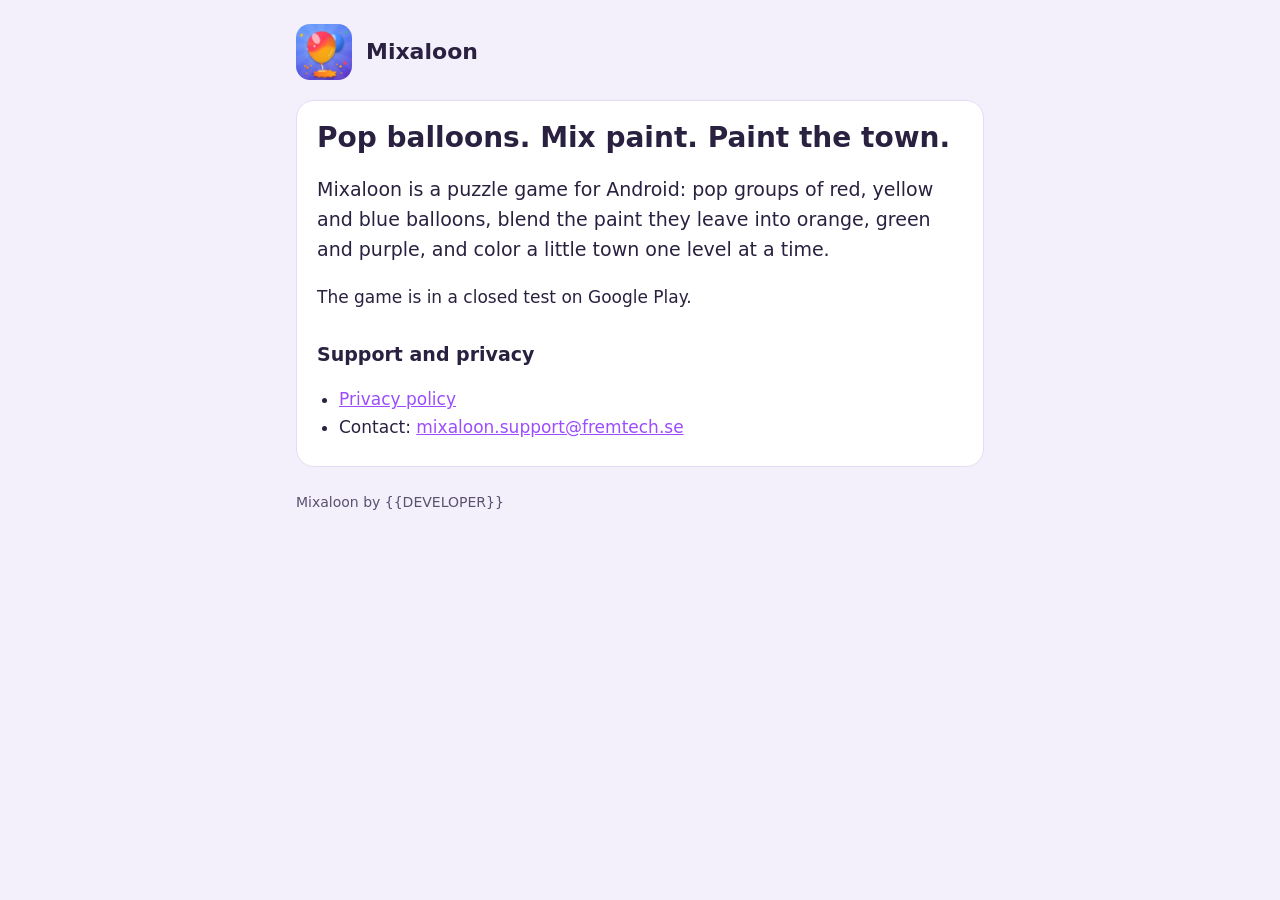
==== index.html @ 4c04a8f8 "Mixaloon site: landing page and privacy policy (closed-test version) Co-Authored-By: Claude Opus 5.5" ====
<!doctype html>
<html lang="en">
<head>
  <meta charset="utf-8">
  <meta name="viewport" content="width=device-width, initial-scale=1">
  <title>Mixaloon</title>
  <meta name="description" content="Mixaloon: pop balloons, mix paint, paint the town. A puzzle game for Android.">
  <link rel="icon" href="icon.png">
  <link rel="stylesheet" href="style.css">
</head>
<body>
<main>
  <header><img src="icon.png" alt=""><a href="./">Mixaloon</a></header>
  <article class="card">
    <h1>Pop balloons. Mix paint. Paint the town.</h1>
    <p class="lead">Mixaloon is a puzzle game for Android: pop groups of red, yellow and blue balloons, blend the paint they leave into orange, green and purple, and color a little town one level at a time.</p>
    <p>The game is in a closed test on Google Play.</p>
    <h2>Support and privacy</h2>
    <ul>
      <li><a href="privacy/">Privacy policy</a></li>
      <li>Contact: <a href="mailto:mixaloon.support@fremtech.se">mixaloon.support@fremtech.se</a></li>
    </ul>
  </article>
  <footer>Mixaloon by {{DEVELOPER}}</footer>
</main>
</body>
</html>
---- style.css ----
:root {
  --ink: #2a2140; --ink-2: #5a5070; --bg: #f4f0fb; --card: #ffffff; --accent: #9b4dff; --line: #e4dcf2;
  color-scheme: light dark;
}
@media (prefers-color-scheme: dark) {
  :root { --ink: #f1ecfa; --ink-2: #b9b0cc; --bg: #17121f; --card: #221b2e; --accent: #c39bff; --line: #352b45; }
}
* { box-sizing: border-box; }
html { -webkit-text-size-adjust: 100%; }
body { margin: 0; background: var(--bg); color: var(--ink); font: 17px/1.6 system-ui, -apple-system, "Segoe UI", Roboto, sans-serif; }
main { max-width: 720px; margin: 0 auto; padding: 24px 16px 48px; }
header { display: flex; align-items: center; gap: 14px; margin-bottom: 20px; }
header img { width: 56px; height: 56px; border-radius: 14px; }
header a { color: inherit; text-decoration: none; font-weight: 800; font-size: 22px; }
.card { background: var(--card); border: 1px solid var(--line); border-radius: 18px; padding: 20px 20px 8px; }
h1 { font-size: 28px; line-height: 1.2; margin: 0 0 4px; }
h2 { font-size: 19px; margin: 28px 0 6px; }
p, li { color: var(--ink); }
.muted { color: var(--ink-2); font-size: 15px; }
a { color: var(--accent); }
ul { padding-left: 22px; }
.lead { font-size: 19px; }
footer { margin-top: 24px; font-size: 14px; color: var(--ink-2); }
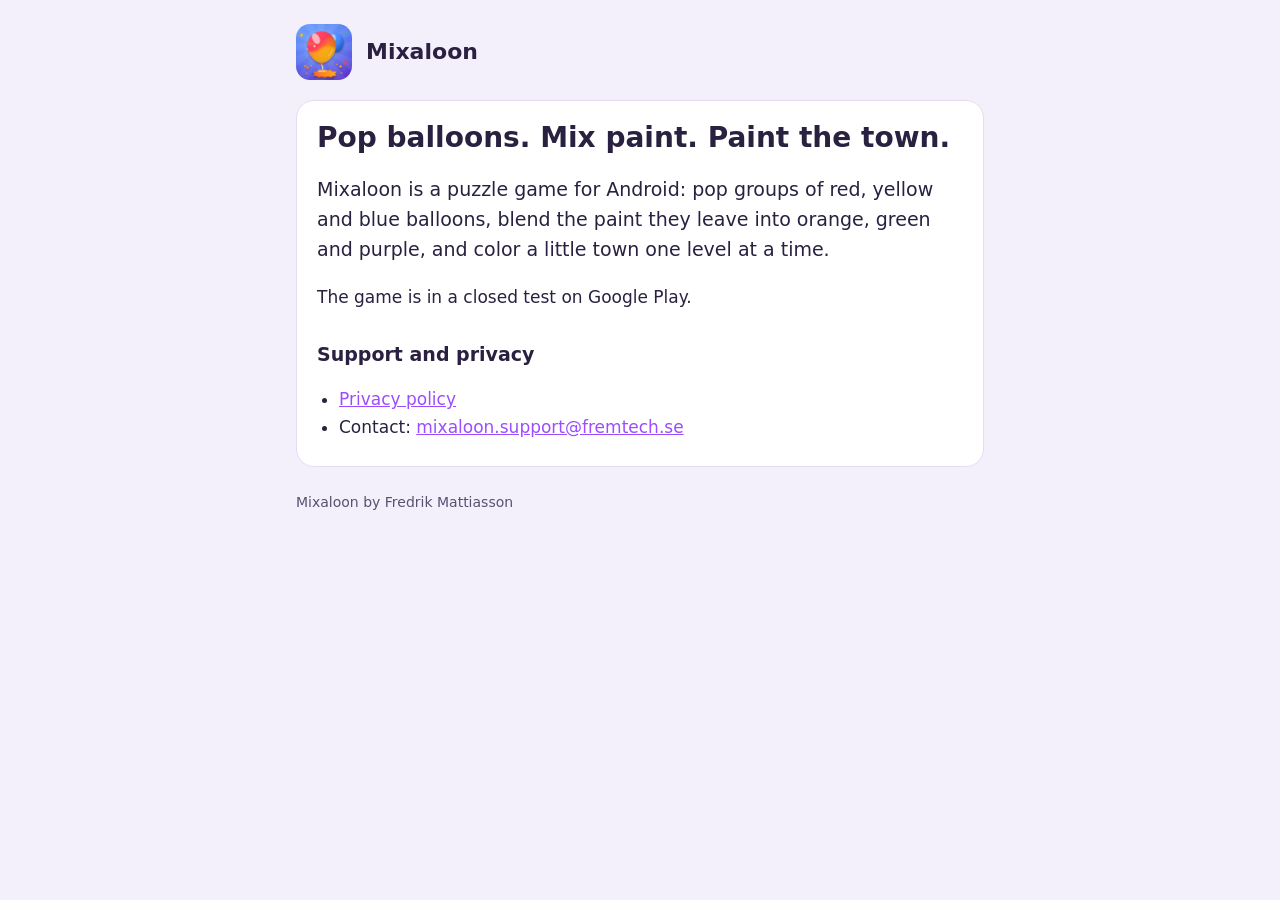
==== commit 5eefef4e: "Fill in developer, town, email provider and date Co-Authored-By: Claude Opus 5.5 (1M context) <norep" ====
--- a/index.html
+++ b/index.html
@@ -21,7 +21,7 @@
       <li>Contact: <a href="mailto:mixaloon.support@fremtech.se">mixaloon.support@fremtech.se</a></li>
     </ul>
   </article>
-  <footer>Mixaloon by {{DEVELOPER}}</footer>
+  <footer>Mixaloon by Fredrik Mattiasson</footer>
 </main>
 </body>
 </html>
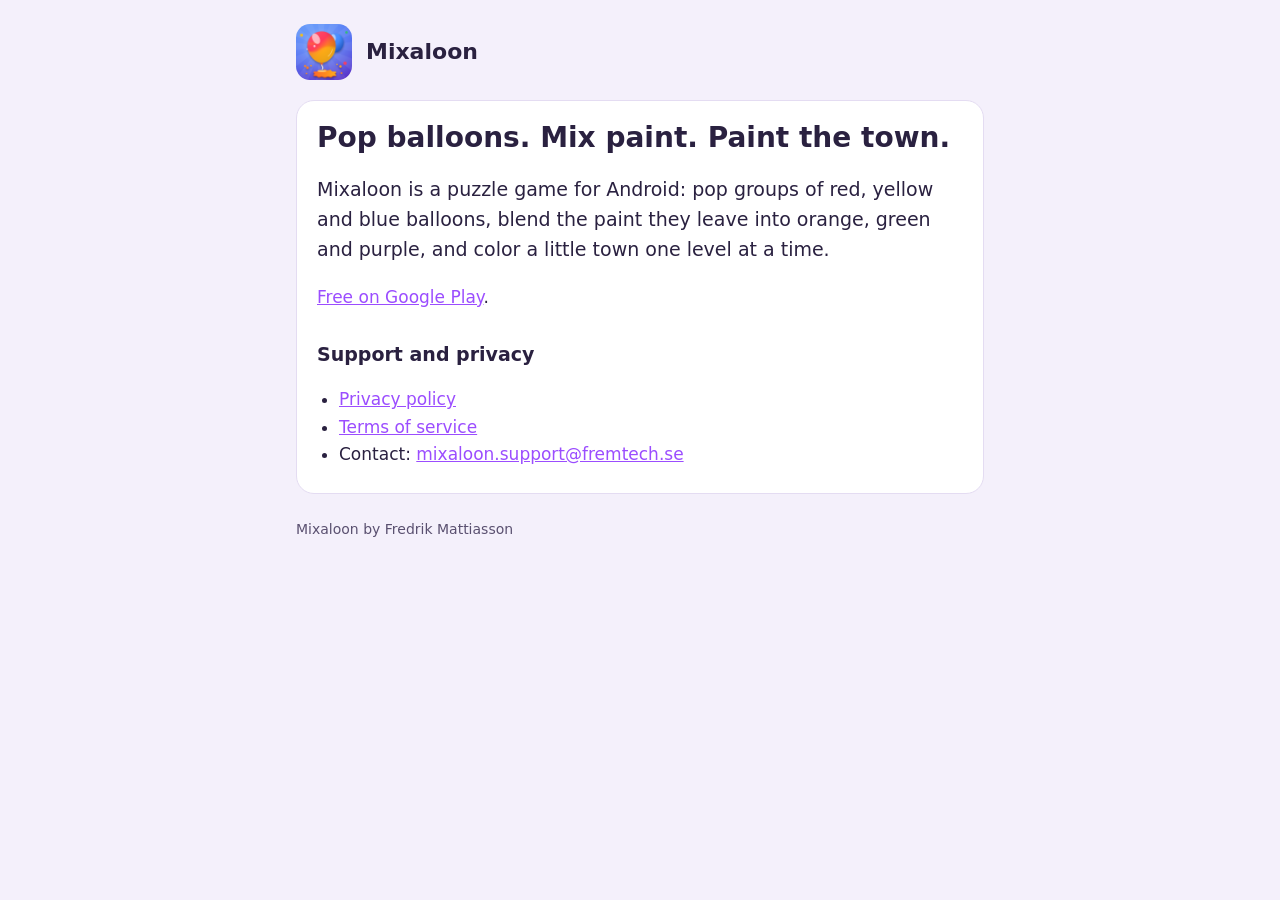
==== commit d611d782: "Terms of service page; home page links it and Google Play (no longer a closed test)" ====
--- a/index.html
+++ b/index.html
@@ -14,10 +14,11 @@
   <article class="card">
     <h1>Pop balloons. Mix paint. Paint the town.</h1>
     <p class="lead">Mixaloon is a puzzle game for Android: pop groups of red, yellow and blue balloons, blend the paint they leave into orange, green and purple, and color a little town one level at a time.</p>
-    <p>The game is in a closed test on Google Play.</p>
+    <p><a href="https://play.google.com/store/apps/details?id=se.mixaloon.game">Free on Google Play</a>.</p>
     <h2>Support and privacy</h2>
     <ul>
       <li><a href="privacy/">Privacy policy</a></li>
+      <li><a href="terms/">Terms of service</a></li>
       <li>Contact: <a href="mailto:mixaloon.support@fremtech.se">mixaloon.support@fremtech.se</a></li>
     </ul>
   </article>
--- a/style.css
+++ b/style.css
@@ -21,3 +21,7 @@
 ul { padding-left: 22px; }
 .lead { font-size: 19px; }
 footer { margin-top: 24px; font-size: 14px; color: var(--ink-2); }
+h3 { font-size: 17px; margin: 18px 0 2px; }
+.item p { margin-top: 2px; }
+.item b { color: var(--ink-2); font-weight: 600; }
+ol { padding-left: 22px; }
